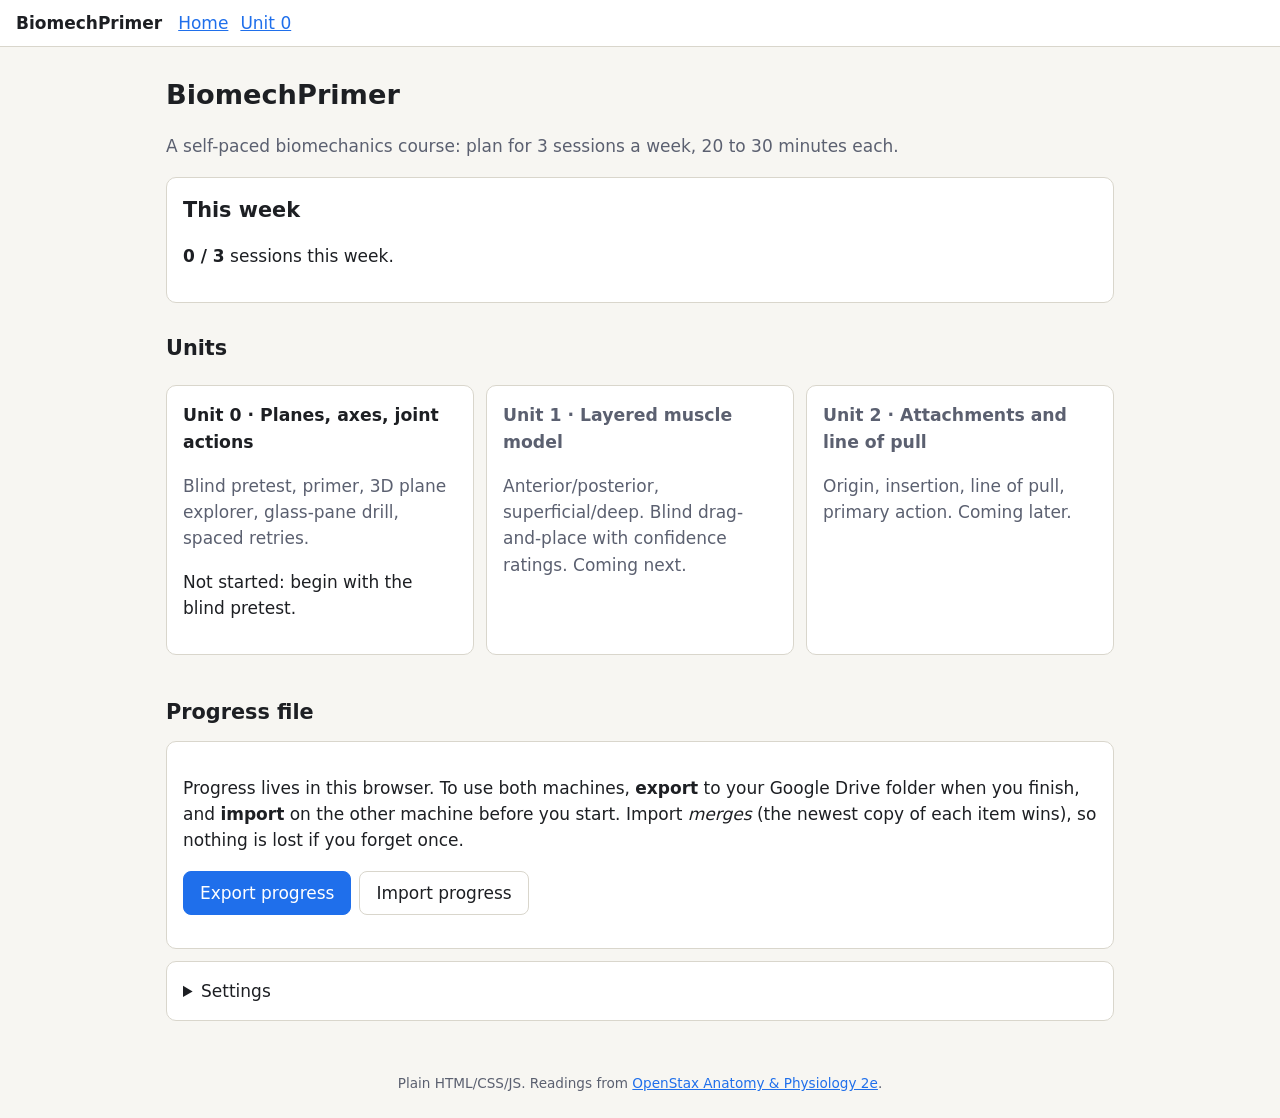
==== index.html @ 1093fc45 "Scaffold BiomechPrimer and build Unit 0: planes, axes, joint actions Static site (plain HTML/CSS/JS," ====
<!doctype html>
<html lang="en">
<head>
<meta charset="utf-8">
<meta name="viewport" content="width=device-width, initial-scale=1">
<title>BiomechPrimer</title>
<link rel="stylesheet" href="css/style.css">
</head>
<body>
<header class="top">
  <a class="brand" href="index.html">BiomechPrimer</a>
  <nav><a href="index.html" aria-current="page">Home</a><a href="units/unit0.html">Unit 0</a></nav>
</header>
<main>
  <h1>BiomechPrimer</h1>
  <p class="muted">A self-paced biomechanics course: plan for 3 sessions a week, 20 to 30 minutes each.</p>

  <div class="card">
    <h2 style="margin-top:0">This week</h2>
    <p data-week></p>
    <p data-due></p>
  </div>

  <h2>Units</h2>
  <div class="grid">
    <a class="card" href="units/unit0.html" style="text-decoration:none;color:inherit">
      <h3 style="margin-top:0">Unit 0 · Planes, axes, joint actions</h3>
      <p class="muted">Blind pretest, primer, 3D plane explorer, glass-pane drill, spaced retries.</p>
      <p data-unit0></p>
    </a>
    <div class="card muted">
      <h3 style="margin-top:0">Unit 1 · Layered muscle model</h3>
      <p>Anterior/posterior, superficial/deep. Blind drag-and-place with confidence ratings. Coming next.</p>
    </div>
    <div class="card muted">
      <h3 style="margin-top:0">Unit 2 · Attachments and line of pull</h3>
      <p>Origin, insertion, line of pull, primary action. Coming later.</p>
    </div>
  </div>

  <h2>Progress file</h2>
  <div class="card">
    <p>Progress lives in this browser. To use both machines, <strong>export</strong> to your Google Drive folder when you finish, and <strong>import</strong> on the other machine before you start. Import <em>merges</em> (the newest copy of each item wins), so nothing is lost if you forget once.</p>
    <div class="row">
      <button type="button" class="primary" data-export>Export progress</button>
      <label class="btn" for="import-file">Import progress</label>
      <input type="file" id="import-file" accept=".json,application/json" hidden>
    </div>
    <p data-io-msg aria-live="polite"></p>
  </div>

  <details class="card">
    <summary>Settings</summary>
    <div class="row" style="margin-top:10px">
      <label>Theme
        <select data-theme-select>
          <option value="">Match system</option><option value="light">Light</option><option value="dark">Dark</option>
        </select>
      </label>
    </div>
    <p class="muted">Unlock all retries now. This breaks the spacing that makes retries work; use it only for testing.</p>
    <button type="button" data-unlock>Unlock retries now</button>
    <p class="muted">Erase all progress in this browser (export first).</p>
    <button type="button" data-reset>Erase progress</button>
  </details>
</main>
<footer>Plain HTML/CSS/JS. Readings from <a href="https://openstax.org/details/books/anatomy-and-physiology-2e" target="_blank" rel="noopener">OpenStax Anatomy &amp; Physiology 2e</a>.</footer>
<script src="js/store.js"></script>
<script src="js/theme.js"></script>
<script src="js/quiz.js"></script>
<script src="js/figure.js"></script>
<script src="js/unit0-data.js"></script>
<script>
(function () {
  'use strict';
  var S = BP.store, Q = BP.quiz, $ = function (s) { return document.querySelector(s); };

  function refresh() {
    var n = S.sessionsThisWeek();
    $('[data-week]').innerHTML = '<strong>' + n + ' / 3</strong> sessions this week' + (n >= 3 ? ', target met.' : '.');
    var items = BP.unit0.ITEMS, blindLeft = Q.pending(items, 'blind').length, due = Q.pending(items, 'retry').length, next = Q.nextDue(items);
    $('[data-due]').innerHTML = due ? '<strong>' + due + ' retry item' + (due > 1 ? 's' : '') + ' due now.</strong> <a href="units/unit0.html#retry">Go to retries</a>' :
      next ? 'Next retry opens ' + Q.fmtDate(next) + '.' : '';
    $('[data-unit0]').innerHTML = blindLeft === items.length ? 'Not started: begin with the blind pretest.' :
      blindLeft ? (items.length - blindLeft) + ' of ' + items.length + ' pretest questions answered.' :
      'Pretest done. ' + (due ? due + ' due.' : 'Retries scheduled.');
  }

  $('[data-export]').onclick = function () {
    S.exportFile().then(function () { $('[data-io-msg]').textContent = 'Exported.'; })
      .catch(function (e) { $('[data-io-msg]').textContent = 'Export failed: ' + e.message; });
  };
  $('#import-file').onchange = function () {
    var file = this.files[0]; if (!file) return;
    S.importFile(file).then(function (r) {
      $('[data-io-msg]').textContent = 'Imported: ' + r.added + ' new, ' + r.updated + ' updated items.';
      refresh();
    }).catch(function (e) { $('[data-io-msg]').textContent = 'Import failed: ' + e.message; });
    this.value = '';
  };
  $('[data-unlock]').onclick = function () { S.unlockAll(); refresh(); };
  $('[data-reset]').onclick = function () {
    if (confirm('Erase all BiomechPrimer progress in this browser? This cannot be undone unless you exported.')) { S.reset(); refresh(); }
  };
  var ts = $('[data-theme-select]');
  ts.value = BP.theme.get();
  ts.onchange = function () { BP.theme.set(ts.value); };
  refresh();
})();
</script>
</body>
</html>
---- css/style.css ----
:root {
  --bg: #f7f6f2;
  --surface: #ffffff;
  --ink: #1d1f23;
  --muted: #5b6070;
  --line: #d9d6cc;
  --accent: #1f6feb;
  --good: #1a7f37;
  --bad: #c62828;
  --warn: #9a6700;
  /* plane colours, used everywhere so a plane always looks the same */
  --sag: #d64545;
  --fro: #2f7de1;
  --tra: #2f9e5a;
  --radius: 10px;
  --tap: 44px;
  color-scheme: light;
}
@media (prefers-color-scheme: dark) {
  :root:not([data-theme="light"]) {
    --bg: #15171b; --surface: #1e2127; --ink: #e8e6e1; --muted: #9aa0ad;
    --line: #343843; --accent: #6ea8ff; --good: #4ac26b; --bad: #ff6b6b; --warn: #e3b341;
    --sag: #ff6b6b; --fro: #6ea8ff; --tra: #56d37f;
    color-scheme: dark;
  }
}
:root[data-theme="dark"] {
  --bg: #15171b; --surface: #1e2127; --ink: #e8e6e1; --muted: #9aa0ad;
  --line: #343843; --accent: #6ea8ff; --good: #4ac26b; --bad: #ff6b6b; --warn: #e3b341;
  --sag: #ff6b6b; --fro: #6ea8ff; --tra: #56d37f;
  color-scheme: dark;
}

* { box-sizing: border-box; }
html, body { margin: 0; }
body {
  background: var(--bg); color: var(--ink);
  font: 17px/1.55 "Segoe UI", system-ui, -apple-system, sans-serif;
}
a { color: var(--accent); }
header.top {
  display: flex; align-items: center; gap: 16px; flex-wrap: wrap;
  padding: 10px 16px; border-bottom: 1px solid var(--line); background: var(--surface);
}
header.top .brand { font-weight: 700; text-decoration: none; color: var(--ink); }
header.top nav { display: flex; gap: 12px; flex-wrap: wrap; }
main { max-width: 980px; margin: 0 auto; padding: 16px; }
h1 { font-size: 1.7rem; margin: .4em 0; }
h2 { font-size: 1.3rem; margin: 1.4em 0 .4em; }
h3 { font-size: 1.08rem; margin: 1.1em 0 .3em; }
.muted { color: var(--muted); }
.card {
  background: var(--surface); border: 1px solid var(--line); border-radius: var(--radius);
  padding: 16px; margin: 12px 0;
}
.key {
  border-left: 4px solid var(--accent); background: var(--surface);
  padding: 10px 14px; margin: 12px 0; border-radius: 0 var(--radius) var(--radius) 0;
}
.flag { border-left-color: var(--warn); }
.grid { display: grid; gap: 12px; grid-template-columns: repeat(auto-fit, minmax(240px, 1fr)); }

button, .btn {
  min-height: var(--tap); padding: 8px 16px; border-radius: 8px; cursor: pointer;
  border: 1px solid var(--line); background: var(--surface); color: var(--ink);
  font: inherit; text-decoration: none; display: inline-flex; align-items: center; justify-content: center; gap: 6px;
  touch-action: manipulation;
}
button.primary, .btn.primary { background: var(--accent); border-color: var(--accent); color: #fff; }
button:disabled { opacity: .45; cursor: not-allowed; }
button.chosen { outline: 3px solid var(--accent); outline-offset: 1px; }
button.chosen:disabled, button.right:disabled, button.wrong:disabled { opacity: 1; }
button.right { border: 2px solid var(--good); }
button.right::after { content: "  \2713"; color: var(--good); font-weight: 700; }
button.wrong { border: 2px solid var(--bad); outline-color: var(--bad); }
button:focus-visible, .btn:focus-visible { outline: 3px solid var(--accent); outline-offset: 2px; }
.row { display: flex; gap: 8px; flex-wrap: wrap; align-items: center; }

.tabs { display: flex; gap: 4px; flex-wrap: wrap; border-bottom: 1px solid var(--line); margin-top: 8px; }
.tabs button { border-radius: 8px 8px 0 0; border-bottom: none; }
.tabs button[aria-selected="true"] { background: var(--accent); color: #fff; border-color: var(--accent); }

.pill { display: inline-block; padding: 1px 9px; border-radius: 999px; font-size: .85rem; border: 1px solid var(--line); }
.sag { color: var(--sag); } .fro { color: var(--fro); } .tra { color: var(--tra); }
.pill.sag { border-color: var(--sag); } .pill.fro { border-color: var(--fro); } .pill.tra { border-color: var(--tra); }

table { border-collapse: collapse; width: 100%; font-size: .95rem; }
th, td { border-bottom: 1px solid var(--line); padding: 6px 8px; text-align: left; vertical-align: top; }
.table-wrap { overflow-x: auto; }

/* plane explorer */
.explorer { display: grid; gap: 12px; grid-template-columns: minmax(0, 1fr) 280px; }
@media (max-width: 760px) { .explorer { grid-template-columns: 1fr; } }
.stage {
  position: relative; background: var(--surface); border: 1px solid var(--line); border-radius: var(--radius);
  aspect-ratio: 1 / 1; max-height: 70vh; width: 100%;
  touch-action: none; /* Pointer Events own the gestures here */
  user-select: none; -webkit-user-select: none; cursor: grab;
}
.stage.dragging { cursor: grabbing; }
.stage svg { width: 100%; height: 100%; display: block; }
.stage .hint { position: absolute; left: 10px; bottom: 8px; font-size: .8rem; color: var(--muted); pointer-events: none; }
.stage .crack {
  position: absolute; top: 10px; left: 50%; transform: translateX(-50%);
  background: var(--warn); color: var(--bg); padding: 4px 12px; border-radius: 999px; font-weight: 700;
  opacity: 0; transition: opacity .15s; pointer-events: none;
}
.stage .crack.on { opacity: 1; }
.panel { display: flex; flex-direction: column; gap: 10px; }
.panel label { display: flex; gap: 8px; align-items: center; min-height: 32px; }
.panel select, .panel input[type=range] { width: 100%; min-height: 36px; font: inherit; }
.readout { font-size: .95rem; }

/* quiz */
.q { font-size: 1.1rem; margin: 6px 0 12px; }
.choices { display: grid; gap: 8px; }
.choices button { justify-content: flex-start; text-align: left; }
.conf { margin-top: 14px; }
.conf .row button { flex: 1 1 120px; }
.feedback { margin-top: 12px; padding: 10px 14px; border-radius: var(--radius); border: 1px solid var(--line); }
.feedback.good { border-color: var(--good); }
.feedback.bad { border-color: var(--bad); }
.feedback.hyper { border-width: 2px; border-color: var(--bad); }
.progressbar { height: 6px; background: var(--line); border-radius: 3px; overflow: hidden; margin: 8px 0; }
.progressbar > div { height: 100%; background: var(--accent); width: 0; transition: width .2s; }
.mini-stage { max-width: 380px; margin: 0 auto 8px; aspect-ratio: 1 / 1; }

footer { color: var(--muted); font-size: .85rem; padding: 24px 16px; text-align: center; }
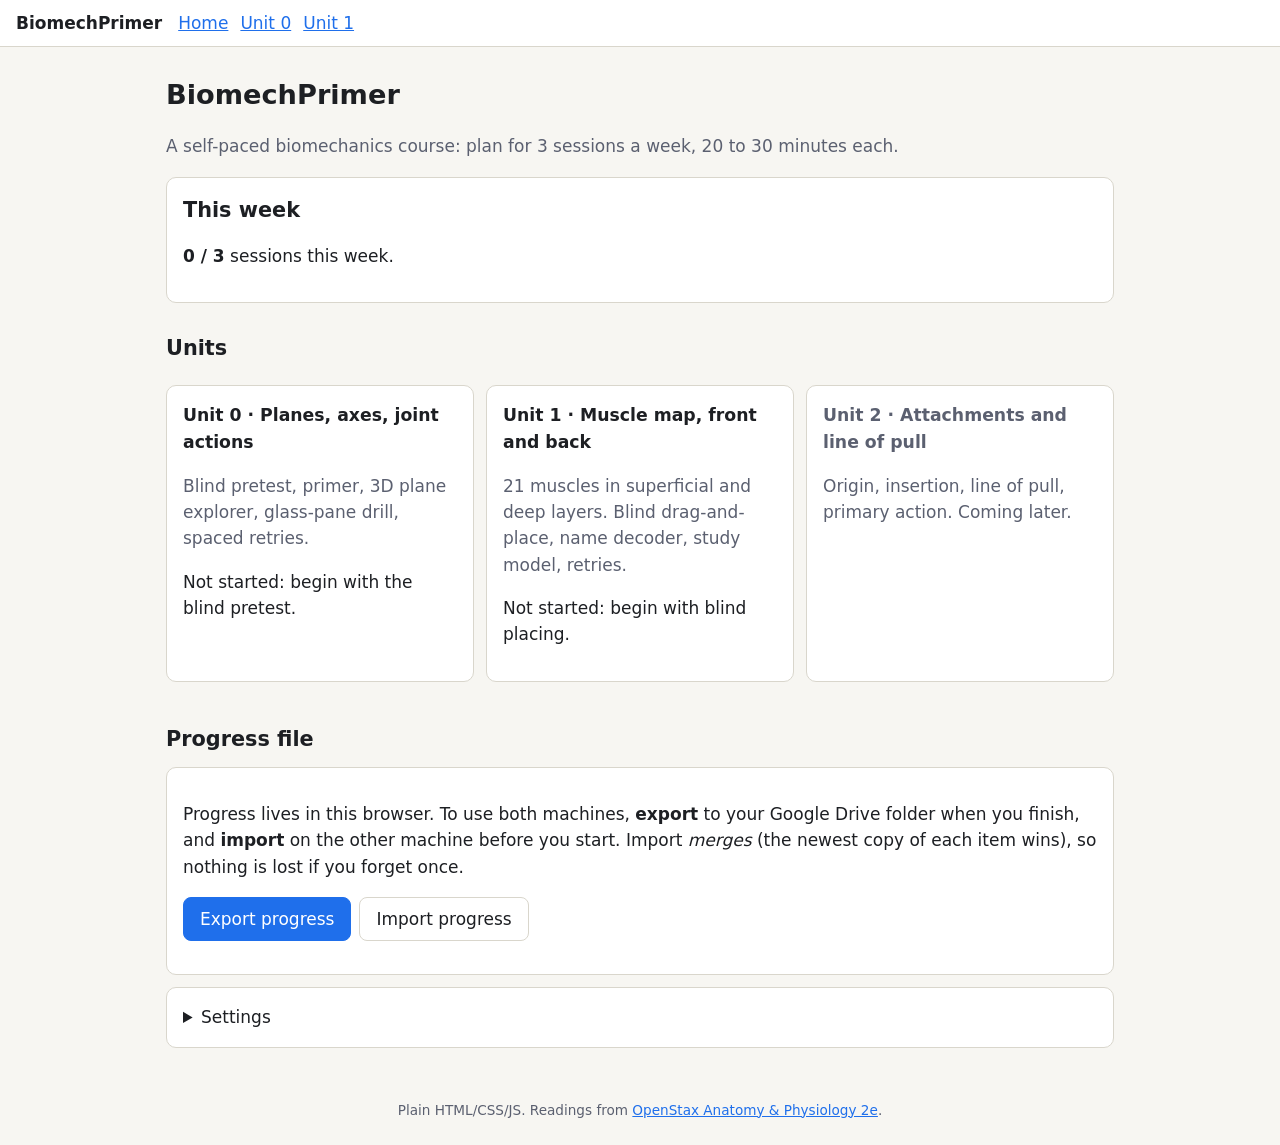
==== commit 75718184: "Build Unit 1: layered muscle map with blind drag-and-place Schematic SVG model of the 21-muscle rost" ====
--- a/index.html
+++ b/index.html
@@ -9,7 +9,7 @@
 <body>
 <header class="top">
   <a class="brand" href="index.html">BiomechPrimer</a>
-  <nav><a href="index.html" aria-current="page">Home</a><a href="units/unit0.html">Unit 0</a></nav>
+  <nav><a href="index.html" aria-current="page">Home</a><a href="units/unit0.html">Unit 0</a><a href="units/unit1.html">Unit 1</a></nav>
 </header>
 <main>
   <h1>BiomechPrimer</h1>
@@ -28,10 +28,11 @@
       <p class="muted">Blind pretest, primer, 3D plane explorer, glass-pane drill, spaced retries.</p>
       <p data-unit0></p>
     </a>
-    <div class="card muted">
-      <h3 style="margin-top:0">Unit 1 · Layered muscle model</h3>
-      <p>Anterior/posterior, superficial/deep. Blind drag-and-place with confidence ratings. Coming next.</p>
-    </div>
+    <a class="card" href="units/unit1.html" style="text-decoration:none;color:inherit">
+      <h3 style="margin-top:0">Unit 1 · Muscle map, front and back</h3>
+      <p class="muted">21 muscles in superficial and deep layers. Blind drag-and-place, name decoder, study model, retries.</p>
+      <p data-unit1></p>
+    </a>
     <div class="card muted">
       <h3 style="margin-top:0">Unit 2 · Attachments and line of pull</h3>
       <p>Origin, insertion, line of pull, primary action. Coming later.</p>
@@ -70,20 +71,37 @@
 <script src="js/quiz.js"></script>
 <script src="js/figure.js"></script>
 <script src="js/unit0-data.js"></script>
+<script src="js/muscles-data.js"></script>
 <script>
 (function () {
   'use strict';
   var S = BP.store, Q = BP.quiz, $ = function (s) { return document.querySelector(s); };
 
+  // Unit 1 item ids, built the same way as js/unit1.js (one per spot per scene).
+  function u1Items() {
+    var out = [];
+    BP.muscles.SCENES.forEach(function (sc) { sc.spots.forEach(function (sp) { out.push({ id: 'u1-' + sc.id + '-' + sp[0] }); }); });
+    return out;
+  }
+
   function refresh() {
     var n = S.sessionsThisWeek();
     $('[data-week]').innerHTML = '<strong>' + n + ' / 3</strong> sessions this week' + (n >= 3 ? ', target met.' : '.');
-    var items = BP.unit0.ITEMS, blindLeft = Q.pending(items, 'blind').length, due = Q.pending(items, 'retry').length, next = Q.nextDue(items);
-    $('[data-due]').innerHTML = due ? '<strong>' + due + ' retry item' + (due > 1 ? 's' : '') + ' due now.</strong> <a href="units/unit0.html#retry">Go to retries</a>' :
+    var units = [
+      { key: 'unit0', items: BP.unit0.ITEMS, href: 'units/unit0.html#retry', start: 'begin with the blind pretest', noun: 'pretest questions answered' },
+      { key: 'unit1', items: u1Items(), href: 'units/unit1.html#retry', start: 'begin with blind placing', noun: 'spots placed' }
+    ];
+    var dueLinks = [], next = null;
+    units.forEach(function (u) {
+      var blindLeft = Q.pending(u.items, 'blind').length, due = Q.pending(u.items, 'retry').length, nd = Q.nextDue(u.items);
+      if (due) dueLinks.push('<a href="' + u.href + '">' + due + ' in ' + (u.key === 'unit0' ? 'Unit 0' : 'Unit 1') + '</a>');
+      if (nd && (!next || nd < next)) next = nd;
+      $('[data-' + u.key + ']').innerHTML = blindLeft === u.items.length ? 'Not started: ' + u.start + '.' :
+        blindLeft ? (u.items.length - blindLeft) + ' of ' + u.items.length + ' ' + u.noun + '.' :
+        'Blind round done. ' + (due ? due + ' due.' : 'Retries scheduled.');
+    });
+    $('[data-due]').innerHTML = dueLinks.length ? '<strong>Retries due now:</strong> ' + dueLinks.join(' · ') :
       next ? 'Next retry opens ' + Q.fmtDate(next) + '.' : '';
-    $('[data-unit0]').innerHTML = blindLeft === items.length ? 'Not started: begin with the blind pretest.' :
-      blindLeft ? (items.length - blindLeft) + ' of ' + items.length + ' pretest questions answered.' :
-      'Pretest done. ' + (due ? due + ' due.' : 'Retries scheduled.');
   }
 
   $('[data-export]').onclick = function () {
--- a/css/style.css
+++ b/css/style.css
@@ -12,6 +12,9 @@
   --sag: #d64545;
   --fro: #2f7de1;
   --tra: #2f9e5a;
+  --bone: #e9e2cf; --bone-edge: #9a8f74;
+  --g-glute: #b5523f; --g-hipflex: #c98a3a; --g-quad: #d17a4f; --g-ham: #8f4a6b; --g-add: #6c7a3a;
+  --g-calf: #2f7f86; --g-shin: #3d8f6a; --g-back: #4b67a8; --g-ctx: #bdbcb4;
   --radius: 10px;
   --tap: 44px;
   color-scheme: light;
@@ -21,6 +24,7 @@
     --bg: #15171b; --surface: #1e2127; --ink: #e8e6e1; --muted: #9aa0ad;
     --line: #343843; --accent: #6ea8ff; --good: #4ac26b; --bad: #ff6b6b; --warn: #e3b341;
     --sag: #ff6b6b; --fro: #6ea8ff; --tra: #56d37f;
+    --bone: #4a4536; --bone-edge: #8c836a; --g-glute: #d0705c; --g-hipflex: #dba15a; --g-quad: #e0916a; --g-ham: #b46b8e; --g-add: #97a55c; --g-calf: #4fb0b8; --g-shin: #5fbf92; --g-back: #7b97d6; --g-ctx: #6b6a63;
     color-scheme: dark;
   }
 }
@@ -28,6 +32,7 @@
   --bg: #15171b; --surface: #1e2127; --ink: #e8e6e1; --muted: #9aa0ad;
   --line: #343843; --accent: #6ea8ff; --good: #4ac26b; --bad: #ff6b6b; --warn: #e3b341;
   --sag: #ff6b6b; --fro: #6ea8ff; --tra: #56d37f;
+  --bone: #4a4536; --bone-edge: #8c836a; --g-glute: #d0705c; --g-hipflex: #dba15a; --g-quad: #e0916a; --g-ham: #b46b8e; --g-add: #97a55c; --g-calf: #4fb0b8; --g-shin: #5fbf92; --g-back: #7b97d6; --g-ctx: #6b6a63;
   color-scheme: dark;
 }
 
@@ -126,3 +131,34 @@
 .mini-stage { max-width: 380px; margin: 0 auto 8px; aspect-ratio: 1 / 1; }
 
 footer { color: var(--muted); font-size: .85rem; padding: 24px 16px; text-align: center; }
+
+/* muscle model (Unit 1) */
+.model-layout, .place-layout { display: grid; gap: 12px; grid-template-columns: minmax(0, 1fr) 310px; align-items: start; }
+@media (max-width: 760px) { .model-layout, .place-layout { grid-template-columns: 1fr; } }
+.model-stage { background: var(--surface); border: 1px solid var(--line); border-radius: var(--radius); padding: 6px; min-width: 0; }
+.model-stage svg { width: 100%; height: auto; max-height: 80vh; display: block; touch-action: none; user-select: none; -webkit-user-select: none; }
+.model-stage .bone { fill: var(--bone); stroke: var(--bone-edge); stroke-width: 1.2; }
+.model-stage .mus { stroke: var(--surface); stroke-width: 1; cursor: pointer; }
+.model-stage .mus.sel { stroke: var(--ink); stroke-width: 3; }
+.model-stage .ghost { fill: none; stroke: var(--muted); stroke-dasharray: 4 3; pointer-events: none; }
+.g-glute { fill: var(--g-glute); } .g-hipflex { fill: var(--g-hipflex); } .g-quad { fill: var(--g-quad); }
+.g-ham { fill: var(--g-ham); } .g-add { fill: var(--g-add); } .g-calf { fill: var(--g-calf); }
+.g-shin { fill: var(--g-shin); } .g-back { fill: var(--g-back); } .g-ctx { fill: var(--g-ctx); }
+.model-stage .side { font: 700 16px "Segoe UI", system-ui, sans-serif; fill: var(--muted); text-anchor: middle; }
+.model-stage .spot { cursor: pointer; }
+.model-stage .spot circle { fill: var(--surface); stroke: var(--ink); stroke-width: 2; }
+.model-stage .spot text { font: 700 12px "Segoe UI", system-ui, sans-serif; fill: var(--ink); text-anchor: middle; dominant-baseline: central; pointer-events: none; }
+.model-stage .spot.armed circle { stroke: var(--accent); stroke-width: 4; }
+.model-stage .spot.done circle { fill: var(--line); }
+.model-stage .spot.right circle { fill: var(--good); stroke: var(--good); }
+.model-stage .spot.wrong circle { fill: var(--bad); stroke: var(--bad); }
+.model-stage .spot.right text, .model-stage .spot.wrong text { fill: var(--surface); }
+.model-stage .mlabel { font: 600 10px "Segoe UI", system-ui, sans-serif; fill: var(--ink); paint-order: stroke; stroke: var(--surface); stroke-width: 3px; text-anchor: middle; pointer-events: none; }
+.place-side { display: flex; flex-direction: column; gap: 10px; min-width: 0; }
+.namechips { display: flex; flex-wrap: wrap; gap: 6px; }
+.namechip {
+  min-height: 40px; padding: 6px 12px; border-radius: 999px; border: 1.5px solid var(--line); background: var(--surface); color: var(--ink);
+  font: inherit; font-size: .9rem; cursor: grab; touch-action: none; user-select: none; -webkit-user-select: none;
+}
+.namechip.selected { border-color: var(--accent); outline: 2px solid var(--accent); }
+.namechip.ghost-drag { position: fixed; z-index: 50; pointer-events: none; box-shadow: 0 6px 18px rgb(0 0 0 / .25); cursor: grabbing; margin: 0; }
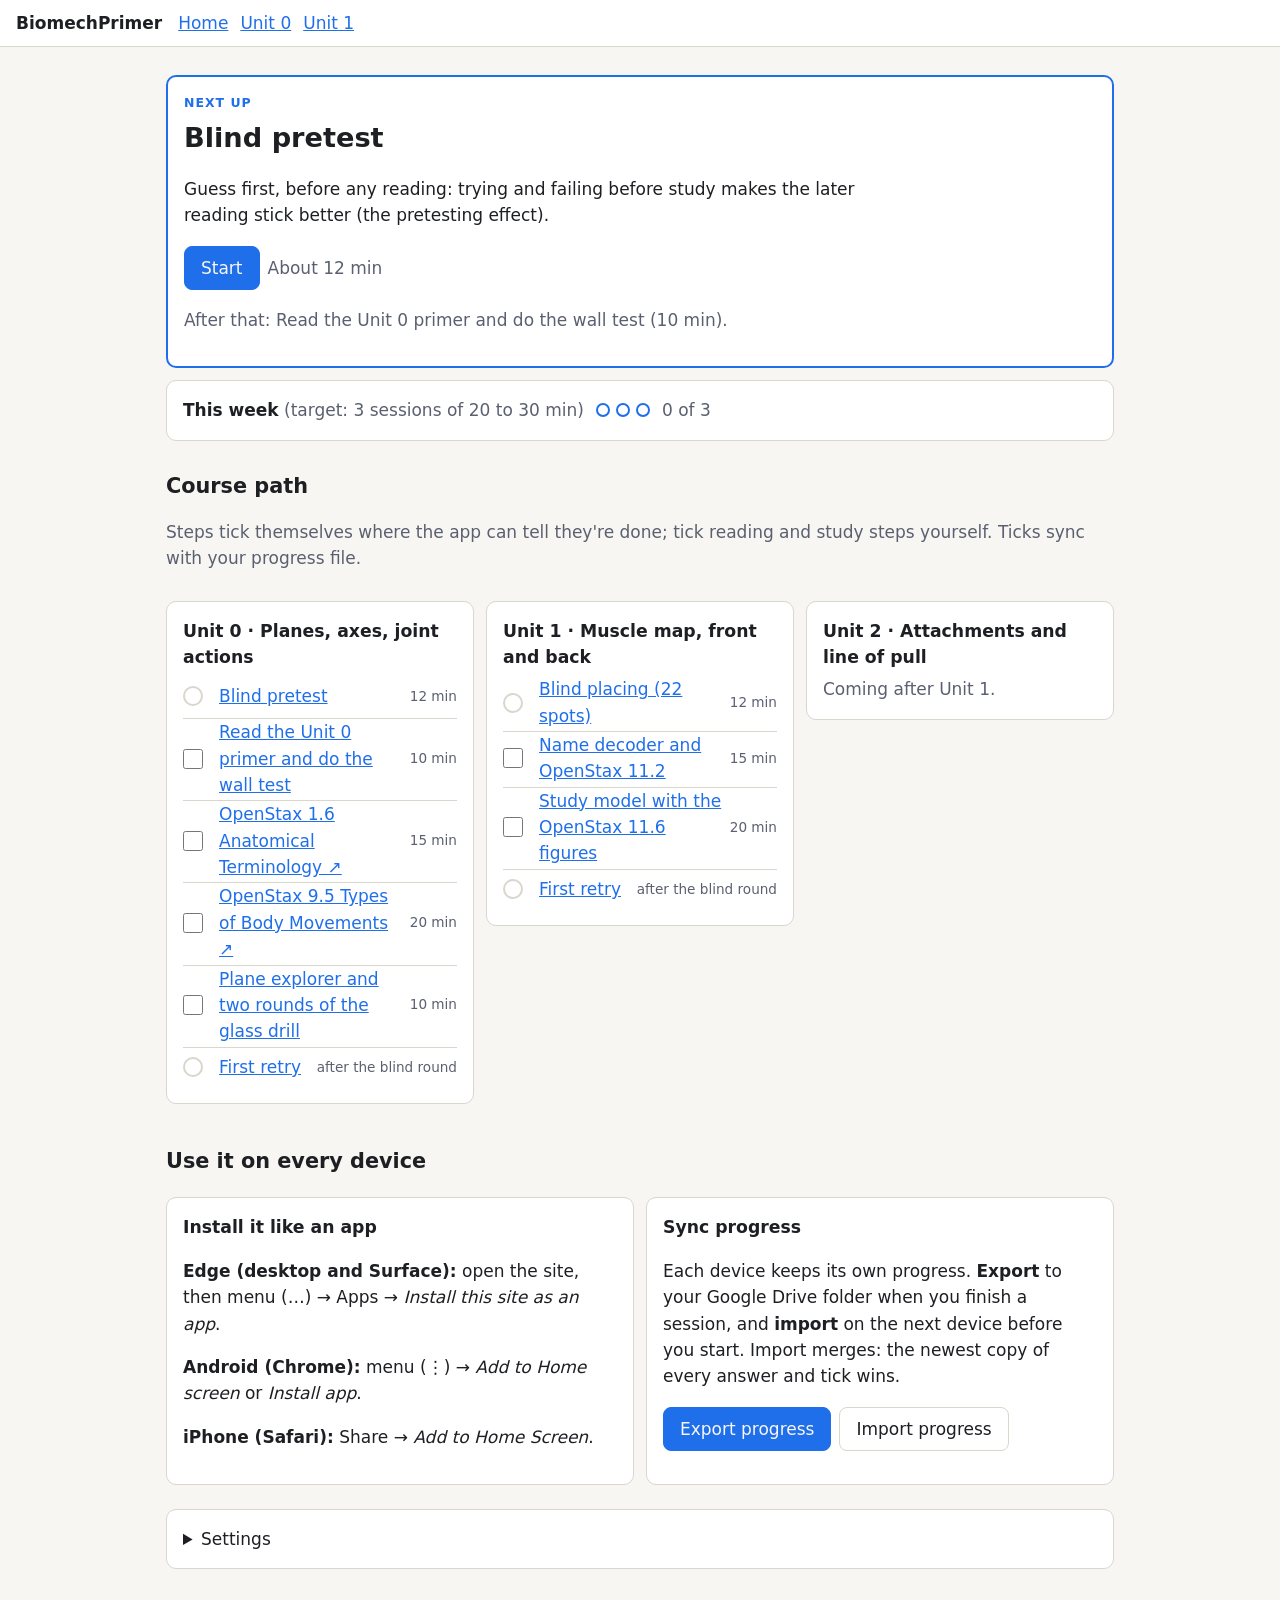
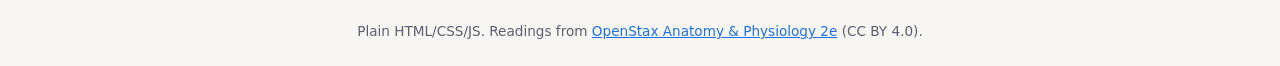
==== commit f3b1521e: "Turn Home into a landing page with Next up and course path - Next up card picks what to do this sess" ====
--- a/index.html
+++ b/index.html
@@ -4,6 +4,10 @@
 <meta charset="utf-8">
 <meta name="viewport" content="width=device-width, initial-scale=1">
 <title>BiomechPrimer</title>
+<meta name="theme-color" content="#1f6feb">
+<link rel="manifest" href="manifest.webmanifest">
+<link rel="icon" href="icons/icon.svg" type="image/svg+xml">
+<link rel="apple-touch-icon" href="icons/apple-touch-icon.png">
 <link rel="stylesheet" href="css/style.css">
 </head>
 <body>
@@ -12,42 +16,45 @@
   <nav><a href="index.html" aria-current="page">Home</a><a href="units/unit0.html">Unit 0</a><a href="units/unit1.html">Unit 1</a></nav>
 </header>
 <main>
-  <h1>BiomechPrimer</h1>
-  <p class="muted">A self-paced biomechanics course: plan for 3 sessions a week, 20 to 30 minutes each.</p>
-
-  <div class="card">
-    <h2 style="margin-top:0">This week</h2>
-    <p data-week></p>
-    <p data-due></p>
+  <section class="next card" aria-labelledby="next-title">
+    <div class="eyebrow">Next up</div>
+    <h1 id="next-title" data-next-title>Loading...</h1>
+    <p data-next-why></p>
+    <div class="row">
+      <a class="btn primary" data-next-go href="#">Start</a>
+      <span class="muted" data-next-time></span>
+    </div>
+    <p class="muted" data-next-then></p>
+  </section>
+
+  <div class="week card">
+    <div><strong>This week</strong> <span class="muted">(target: 3 sessions of 20 to 30 min)</span></div>
+    <div class="dots" data-dots aria-hidden="true"></div>
+    <span data-week class="muted"></span>
   </div>
 
-  <h2>Units</h2>
+  <h2>Course path</h2>
+  <p class="muted">Steps tick themselves where the app can tell they're done; tick reading and study steps yourself. Ticks sync with your progress file.</p>
+  <div class="path" data-path></div>
+
+  <h2>Use it on every device</h2>
   <div class="grid">
-    <a class="card" href="units/unit0.html" style="text-decoration:none;color:inherit">
-      <h3 style="margin-top:0">Unit 0 · Planes, axes, joint actions</h3>
-      <p class="muted">Blind pretest, primer, 3D plane explorer, glass-pane drill, spaced retries.</p>
-      <p data-unit0></p>
-    </a>
-    <a class="card" href="units/unit1.html" style="text-decoration:none;color:inherit">
-      <h3 style="margin-top:0">Unit 1 · Muscle map, front and back</h3>
-      <p class="muted">21 muscles in superficial and deep layers. Blind drag-and-place, name decoder, study model, retries.</p>
-      <p data-unit1></p>
-    </a>
-    <div class="card muted">
-      <h3 style="margin-top:0">Unit 2 · Attachments and line of pull</h3>
-      <p>Origin, insertion, line of pull, primary action. Coming later.</p>
-    </div>
-  </div>
-
-  <h2>Progress file</h2>
-  <div class="card">
-    <p>Progress lives in this browser. To use both machines, <strong>export</strong> to your Google Drive folder when you finish, and <strong>import</strong> on the other machine before you start. Import <em>merges</em> (the newest copy of each item wins), so nothing is lost if you forget once.</p>
-    <div class="row">
-      <button type="button" class="primary" data-export>Export progress</button>
-      <label class="btn" for="import-file">Import progress</label>
-      <input type="file" id="import-file" accept=".json,application/json" hidden>
-    </div>
-    <p data-io-msg aria-live="polite"></p>
+    <div class="card">
+      <h3 style="margin-top:0">Install it like an app</h3>
+      <p><strong>Edge (desktop and Surface):</strong> open the site, then menu (…) → Apps → <em>Install this site as an app</em>.</p>
+      <p><strong>Android (Chrome):</strong> menu (⋮) → <em>Add to Home screen</em> or <em>Install app</em>.</p>
+      <p><strong>iPhone (Safari):</strong> Share → <em>Add to Home Screen</em>.</p>
+    </div>
+    <div class="card">
+      <h3 style="margin-top:0">Sync progress</h3>
+      <p>Each device keeps its own progress. <strong>Export</strong> to your Google Drive folder when you finish a session, and <strong>import</strong> on the next device before you start. Import merges: the newest copy of every answer and tick wins.</p>
+      <div class="row">
+        <button type="button" class="primary" data-export>Export progress</button>
+        <label class="btn" for="import-file">Import progress</label>
+        <input type="file" id="import-file" accept=".json,application/json" hidden>
+      </div>
+      <p data-io-msg aria-live="polite"></p>
+    </div>
   </div>
 
   <details class="card">
@@ -65,44 +72,127 @@
     <button type="button" data-reset>Erase progress</button>
   </details>
 </main>
-<footer>Plain HTML/CSS/JS. Readings from <a href="https://openstax.org/details/books/anatomy-and-physiology-2e" target="_blank" rel="noopener">OpenStax Anatomy &amp; Physiology 2e</a>.</footer>
+<footer>Plain HTML/CSS/JS. Readings from <a href="https://openstax.org/details/books/anatomy-and-physiology-2e" target="_blank" rel="noopener">OpenStax Anatomy &amp; Physiology 2e</a> (CC BY 4.0).</footer>
 <script src="js/store.js"></script>
 <script src="js/theme.js"></script>
 <script src="js/quiz.js"></script>
-<script src="js/figure.js"></script>
 <script src="js/unit0-data.js"></script>
 <script src="js/muscles-data.js"></script>
 <script>
 (function () {
   'use strict';
   var S = BP.store, Q = BP.quiz, $ = function (s) { return document.querySelector(s); };
+  var OS = 'https://openstax.org/books/anatomy-and-physiology-2e/pages/';
 
   // Unit 1 item ids, built the same way as js/unit1.js (one per spot per scene).
-  function u1Items() {
-    var out = [];
-    BP.muscles.SCENES.forEach(function (sc) { sc.spots.forEach(function (sp) { out.push({ id: 'u1-' + sc.id + '-' + sp[0] }); }); });
-    return out;
-  }
-
-  function refresh() {
-    var n = S.sessionsThisWeek();
-    $('[data-week]').innerHTML = '<strong>' + n + ' / 3</strong> sessions this week' + (n >= 3 ? ', target met.' : '.');
-    var units = [
-      { key: 'unit0', items: BP.unit0.ITEMS, href: 'units/unit0.html#retry', start: 'begin with the blind pretest', noun: 'pretest questions answered' },
-      { key: 'unit1', items: u1Items(), href: 'units/unit1.html#retry', start: 'begin with blind placing', noun: 'spots placed' }
-    ];
-    var dueLinks = [], next = null;
-    units.forEach(function (u) {
-      var blindLeft = Q.pending(u.items, 'blind').length, due = Q.pending(u.items, 'retry').length, nd = Q.nextDue(u.items);
-      if (due) dueLinks.push('<a href="' + u.href + '">' + due + ' in ' + (u.key === 'unit0' ? 'Unit 0' : 'Unit 1') + '</a>');
-      if (nd && (!next || nd < next)) next = nd;
-      $('[data-' + u.key + ']').innerHTML = blindLeft === u.items.length ? 'Not started: ' + u.start + '.' :
-        blindLeft ? (u.items.length - blindLeft) + ' of ' + u.items.length + ' ' + u.noun + '.' :
-        'Blind round done. ' + (due ? due + ' due.' : 'Retries scheduled.');
+  var U1 = [];
+  BP.muscles.SCENES.forEach(function (sc) { sc.spots.forEach(function (sp) { U1.push({ id: 'u1-' + sc.id + '-' + sp[0] }); }); });
+  var U0 = BP.unit0.ITEMS;
+
+  function blindDone(items) { return Q.pending(items, 'blind').length === 0; }
+  function retriedAll(items) {
+    return items.every(function (it) { var s = S.getItem(it.id); return s && s.attempts.some(function (a) { return a.phase === 'retry'; }); });
+  }
+
+  /* Course path. kind 'auto' = the app detects completion; 'check' = you tick it.
+   * Retry steps are time-gated: they only become "next" once something is due. */
+  var UNITS = [
+    { title: 'Unit 0 · Planes, axes, joint actions', steps: [
+      { id: 'u0-pre', kind: 'auto', label: 'Blind pretest', mins: 12, href: 'units/unit0.html#pretest',
+        why: 'Guess first, before any reading: trying and failing before study makes the later reading stick better (the pretesting effect).',
+        done: function () { return blindDone(U0); } },
+      { id: 'chk-u0-primer', kind: 'check', label: 'Read the Unit 0 primer and do the wall test', mins: 10, href: 'units/unit0.html#primer',
+        why: 'The short course primer: planes are named for the slice, and the frontal plane is the side-to-side one.' },
+      { id: 'chk-os-1-6', kind: 'check', label: 'OpenStax 1.6 Anatomical Terminology', mins: 15, href: OS + '1-6-anatomical-terminology', ext: true,
+        why: 'Anatomical position, directional terms and body planes, from the textbook.' },
+      { id: 'chk-os-9-5', kind: 'check', label: 'OpenStax 9.5 Types of Body Movements', mins: 20, href: OS + '9-5-types-of-body-movements', ext: true,
+        why: 'The joint-action vocabulary with figures.' },
+      { id: 'chk-u0-explore', kind: 'check', label: 'Plane explorer and two rounds of the glass drill', mins: 10, href: 'units/unit0.html#explorer',
+        why: 'Watch movements break the glass, then predict them yourself.' },
+      { id: 'u0-retry', kind: 'retry', label: 'First retry', mins: 10, href: 'units/unit0.html#retry', items: U0,
+        why: 'Your blind answers come back with feedback.', done: function () { return retriedAll(U0); } }
+    ] },
+    { title: 'Unit 1 · Muscle map, front and back', steps: [
+      { id: 'u1-blind', kind: 'auto', label: 'Blind placing (22 spots)', mins: 12, href: 'units/unit1.html#place',
+        why: 'Place every muscle before studying any of them.', done: function () { return blindDone(U1); } },
+      { id: 'chk-u1-names', kind: 'check', label: 'Name decoder and OpenStax 11.2', mins: 15, href: 'units/unit1.html#names',
+        why: 'Decode the Latin and Greek, and half the location comes free.' },
+      { id: 'chk-u1-study', kind: 'check', label: 'Study model with the OpenStax 11.6 figures', mins: 20, href: 'units/unit1.html#study',
+        why: 'Tap every muscle in all four layers and compare each one with the textbook figure.' },
+      { id: 'u1-retry', kind: 'retry', label: 'First retry', mins: 10, href: 'units/unit1.html#retry', items: U1,
+        why: 'Your blind placements come back with feedback.', done: function () { return retriedAll(U1); } }
+    ] },
+    { title: 'Unit 2 · Attachments and line of pull', future: true, steps: [] }
+  ];
+
+  function isDone(st) { return st.kind === 'check' ? S.isChecked(st.id) : st.done(); }
+
+  function renderPath() {
+    var html = '';
+    UNITS.forEach(function (u) {
+      html += '<div class="card"><h3 style="margin-top:0">' + u.title + '</h3>';
+      if (u.future) { html += '<p class="muted" style="margin:0">Coming after Unit 1.</p></div>'; return; }
+      html += '<ol class="steps">';
+      u.steps.forEach(function (st) {
+        var done = isDone(st), due = st.items ? Q.pending(st.items, 'retry').length : 0, nd = st.items ? Q.nextDue(st.items) : null;
+        var status = st.kind === 'check'
+          ? '<input type="checkbox" data-check="' + st.id + '"' + (done ? ' checked' : '') + ' aria-label="Mark done: ' + Q.esc(st.label) + '">'
+          : '<span class="tick' + (done ? ' on' : '') + '" aria-hidden="true">' + (done ? '✓' : '') + '</span>';
+        var meta = st.mins + ' min';
+        if (st.kind === 'retry' && !done) meta = due ? '<strong>' + due + ' due now</strong>' : nd ? 'opens ' + Q.fmtDate(nd) : 'after the blind round';
+        html += '<li class="' + (done ? 'done' : '') + '">' + status +
+          '<a href="' + st.href + '"' + (st.ext ? ' target="_blank" rel="noopener"' : '') + '>' + Q.esc(st.label) + (st.ext ? ' ↗' : '') + '</a>' +
+          '<span class="muted meta">' + meta + '</span></li>';
+      });
+      html += '</ol></div>';
     });
-    $('[data-due]').innerHTML = dueLinks.length ? '<strong>Retries due now:</strong> ' + dueLinks.join(' · ') :
-      next ? 'Next retry opens ' + Q.fmtDate(next) + '.' : '';
-  }
+    $('[data-path]').innerHTML = html;
+    document.querySelectorAll('[data-check]').forEach(function (c) {
+      c.onchange = function () { S.setCheck(c.dataset.check, c.checked); refresh(); };
+    });
+  }
+
+  /* Next up: due retries first (they are time-sensitive and short), then the first
+   * unfinished step in path order, skipping retries that haven't opened yet. */
+  function pickNext() {
+    var all = [];
+    UNITS.forEach(function (u) { u.steps.forEach(function (st) { all.push(st); }); });
+    var dueSteps = all.filter(function (st) { return st.items && Q.pending(st.items, 'retry').length; });
+    if (dueSteps.length) return { st: dueSteps[0], rest: all.filter(function (x) { return x !== dueSteps[0] && !isDone(x) && x.kind !== 'retry'; }) };
+    var open = all.filter(function (st) { return !isDone(st) && st.kind !== 'retry'; });
+    return { st: open[0] || null, rest: open.slice(1) };
+  }
+
+  function renderNext() {
+    var pick = pickNext(), st = pick.st;
+    var go = $('[data-next-go]');
+    if (!st) {
+      var nd = Q.nextDue(U0.concat(U1));
+      $('[data-next-title]').textContent = 'All caught up';
+      $('[data-next-why]').textContent = nd ? 'Your next retry opens ' + Q.fmtDate(nd) + '. Unit 2 is being built.' : 'Unit 2 is being built.';
+      go.hidden = true; $('[data-next-time]').textContent = ''; $('[data-next-then]').textContent = '';
+      return;
+    }
+    var due = st.items ? Q.pending(st.items, 'retry').length : 0;
+    $('[data-next-title]').textContent = (st.kind === 'retry' ? 'Retry due: ' + due + ' item' + (due > 1 ? 's' : '') : st.label);
+    $('[data-next-why]').textContent = st.why;
+    go.hidden = false; go.href = st.href;
+    go.textContent = st.ext ? 'Open reading ↗' : 'Start';
+    if (st.ext) { go.target = '_blank'; go.rel = 'noopener'; } else { go.removeAttribute('target'); }
+    $('[data-next-time]').textContent = 'About ' + st.mins + ' min';
+    var then = pick.rest[0];
+    $('[data-next-then]').innerHTML = then ? 'After that: ' + Q.esc(then.label) + ' (' + then.mins + ' min).' +
+      (st.ext ? ' Tick the reading off in the course path below when you finish.' : '') : '';
+  }
+
+  function renderWeek() {
+    var n = S.sessionsThisWeek(), dots = '';
+    for (var i = 0; i < 3; i++) dots += '<span class="dot' + (i < n ? ' on' : '') + '"></span>';
+    $('[data-dots]').innerHTML = dots;
+    $('[data-week]').textContent = n + ' of 3' + (n >= 3 ? ', target met' : '');
+  }
+
+  function refresh() { renderNext(); renderPath(); renderWeek(); }
 
   $('[data-export]').onclick = function () {
     S.exportFile().then(function () { $('[data-io-msg]').textContent = 'Exported.'; })
@@ -123,6 +213,8 @@
   var ts = $('[data-theme-select]');
   ts.value = BP.theme.get();
   ts.onchange = function () { BP.theme.set(ts.value); };
+  // Coming back to this tab after a session elsewhere: refresh the plan.
+  document.addEventListener('visibilitychange', function () { if (!document.hidden) refresh(); });
   refresh();
 })();
 </script>
--- a/css/style.css
+++ b/css/style.css
@@ -71,7 +71,7 @@
   font: inherit; text-decoration: none; display: inline-flex; align-items: center; justify-content: center; gap: 6px;
   touch-action: manipulation;
 }
-button.primary, .btn.primary { background: var(--accent); border-color: var(--accent); color: #fff; }
+button.primary, .btn.primary { background: var(--accent); border-color: var(--accent); color: var(--bg); }
 button:disabled { opacity: .45; cursor: not-allowed; }
 button.chosen { outline: 3px solid var(--accent); outline-offset: 1px; }
 button.chosen:disabled, button.right:disabled, button.wrong:disabled { opacity: 1; }
@@ -83,7 +83,7 @@
 
 .tabs { display: flex; gap: 4px; flex-wrap: wrap; border-bottom: 1px solid var(--line); margin-top: 8px; }
 .tabs button { border-radius: 8px 8px 0 0; border-bottom: none; }
-.tabs button[aria-selected="true"] { background: var(--accent); color: #fff; border-color: var(--accent); }
+.tabs button[aria-selected="true"] { background: var(--accent); color: var(--bg); border-color: var(--accent); }
 
 .pill { display: inline-block; padding: 1px 9px; border-radius: 999px; font-size: .85rem; border: 1px solid var(--line); }
 .sag { color: var(--sag); } .fro { color: var(--fro); } .tra { color: var(--tra); }
@@ -162,3 +162,22 @@
 }
 .namechip.selected { border-color: var(--accent); outline: 2px solid var(--accent); }
 .namechip.ghost-drag { position: fixed; z-index: 50; pointer-events: none; box-shadow: 0 6px 18px rgb(0 0 0 / .25); cursor: grabbing; margin: 0; }
+
+/* landing page */
+.eyebrow { font-size: .78rem; font-weight: 700; letter-spacing: .08em; text-transform: uppercase; color: var(--accent); }
+.next { border-color: var(--accent); border-width: 2px; }
+.next h1 { margin: .15em 0 .3em; text-wrap: balance; }
+.next p { max-width: 65ch; }
+.week { display: flex; align-items: center; gap: 12px; flex-wrap: wrap; }
+.dots { display: inline-flex; gap: 6px; }
+.dot { width: 14px; height: 14px; border-radius: 50%; border: 2px solid var(--accent); }
+.dot.on { background: var(--accent); }
+.path { display: grid; gap: 12px; grid-template-columns: repeat(auto-fit, minmax(300px, 1fr)); align-items: start; }
+.steps { list-style: none; margin: 0; padding: 0; display: grid; gap: 2px; }
+.steps li { display: grid; grid-template-columns: 28px minmax(0, 1fr) auto; gap: 8px; align-items: center; min-height: 40px; border-top: 1px solid var(--line); }
+.steps li:first-child { border-top: none; }
+.steps li.done a { color: var(--muted); }
+.steps input[type=checkbox] { width: 20px; height: 20px; margin: 0; accent-color: var(--good); }
+.steps .tick { width: 20px; height: 20px; border-radius: 50%; border: 2px solid var(--line); display: inline-flex; align-items: center; justify-content: center; font-size: .75rem; font-weight: 700; }
+.steps .tick.on { background: var(--good); border-color: var(--good); color: var(--surface); }
+.steps .meta { font-size: .85rem; text-align: right; }
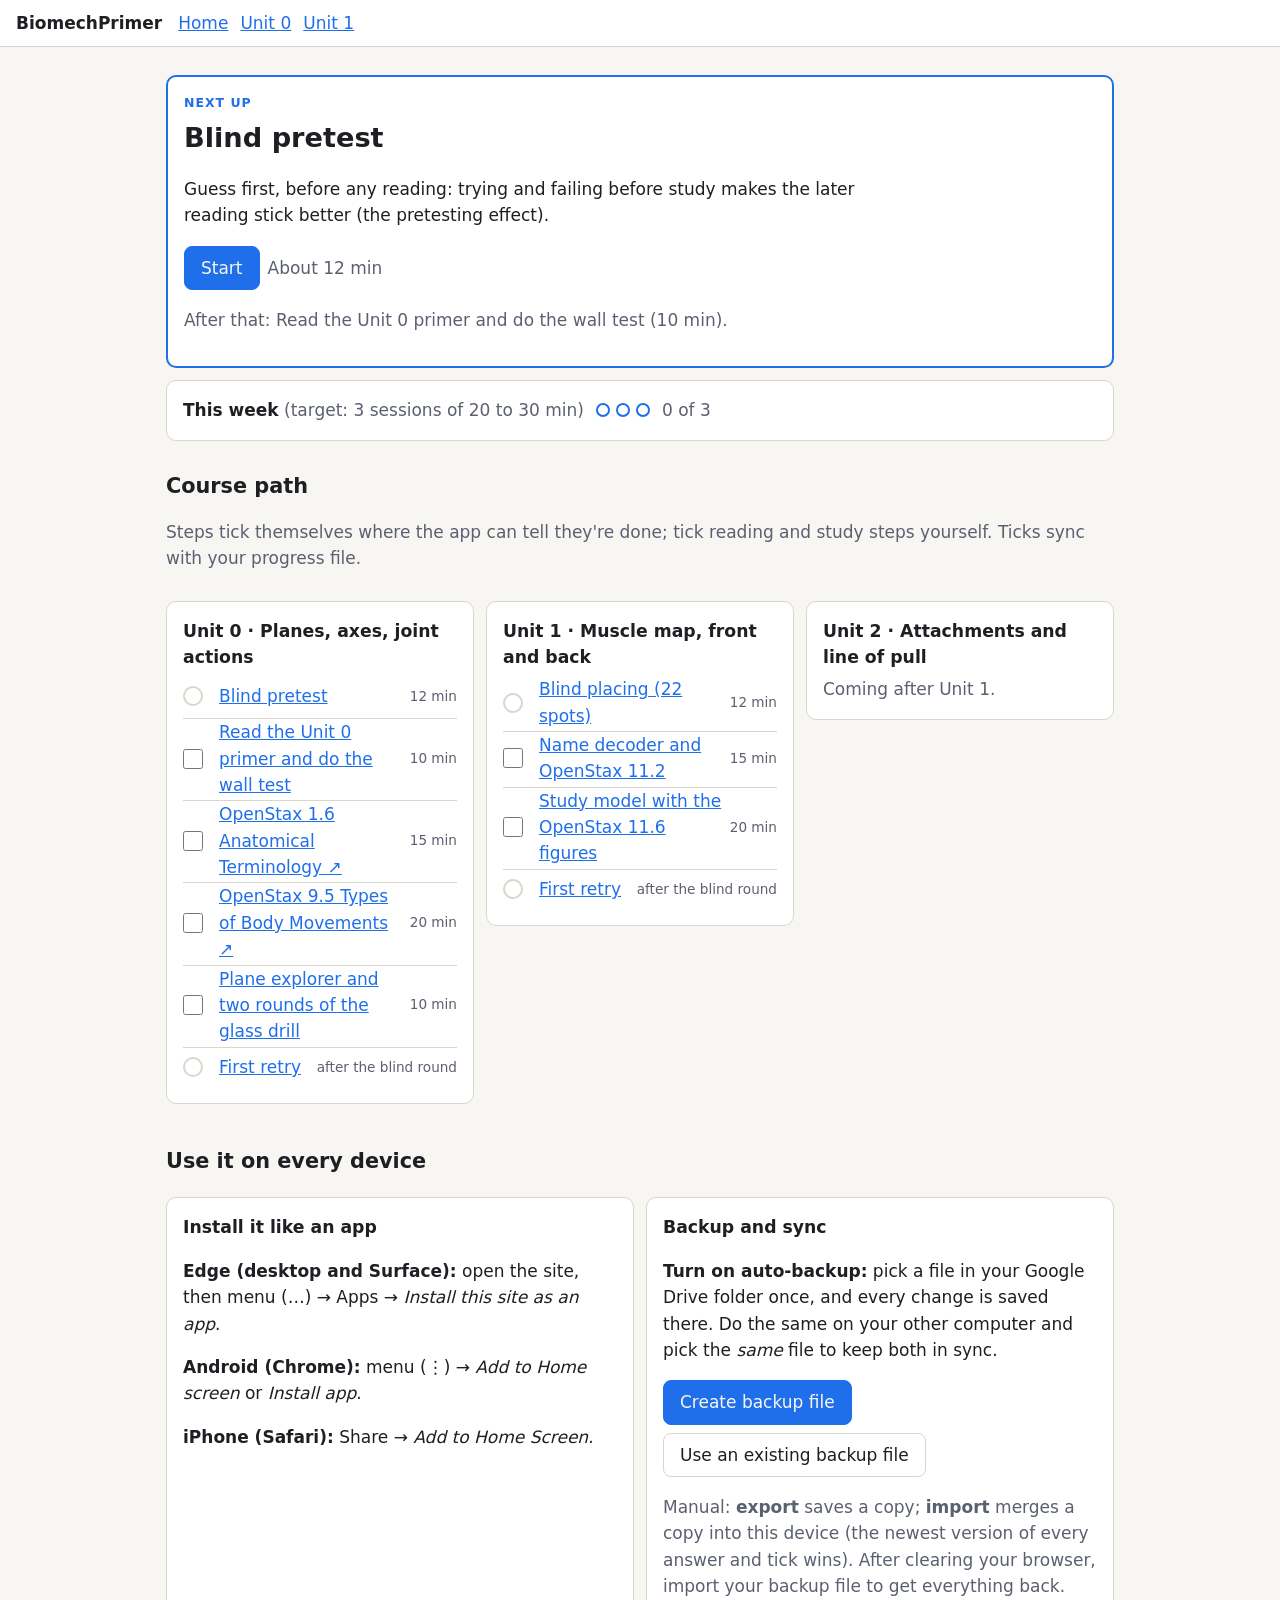
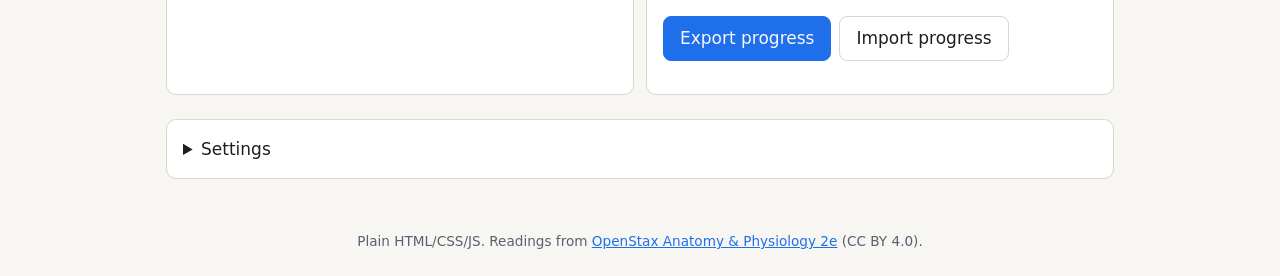
==== commit 3bcf9938: "Add auto-backup to a linked file, with a phone fallback Progress lives only in the browser, so clear" ====
--- a/index.html
+++ b/index.html
@@ -46,8 +46,9 @@
       <p><strong>iPhone (Safari):</strong> Share → <em>Add to Home Screen</em>.</p>
     </div>
     <div class="card">
-      <h3 style="margin-top:0">Sync progress</h3>
-      <p>Each device keeps its own progress. <strong>Export</strong> to your Google Drive folder when you finish a session, and <strong>import</strong> on the next device before you start. Import merges: the newest copy of every answer and tick wins.</p>
+      <h3 style="margin-top:0">Backup and sync</h3>
+      <div class="autobk" data-autobk aria-live="polite"></div>
+      <p class="muted">Manual: <strong>export</strong> saves a copy; <strong>import</strong> merges a copy into this device (the newest version of every answer and tick wins). After clearing your browser, import your backup file to get everything back.</p>
       <div class="row">
         <button type="button" class="primary" data-export>Export progress</button>
         <label class="btn" for="import-file">Import progress</label>
@@ -74,6 +75,7 @@
 </main>
 <footer>Plain HTML/CSS/JS. Readings from <a href="https://openstax.org/details/books/anatomy-and-physiology-2e" target="_blank" rel="noopener">OpenStax Anatomy &amp; Physiology 2e</a> (CC BY 4.0).</footer>
 <script src="js/store.js"></script>
+<script src="js/backup.js"></script>
 <script src="js/theme.js"></script>
 <script src="js/quiz.js"></script>
 <script src="js/unit0-data.js"></script>
@@ -208,8 +210,45 @@
   };
   $('[data-unlock]').onclick = function () { S.unlockAll(); refresh(); };
   $('[data-reset]').onclick = function () {
-    if (confirm('Erase all BiomechPrimer progress in this browser? This cannot be undone unless you exported.')) { S.reset(); refresh(); }
+    if (!confirm('Erase all BiomechPrimer progress in this browser? Auto-backup will be turned off first, so your backup file keeps its copy.')) return;
+    BP.backup.unlink().then(function () { S.reset(); refresh(); renderBackup(BP.backup.info()); });
   };
+
+  // ---------- auto-backup panel ----------
+  function ago(t) {
+    if (!t) return 'never';
+    var m = Math.round((Date.now() - t) / 60000);
+    return m < 1 ? 'just now' : m < 60 ? m + ' min ago' : new Date(t).toLocaleString(undefined, { weekday: 'short', hour: 'numeric', minute: '2-digit' });
+  }
+  function renderBackup(i) {
+    var box = $('[data-autobk]'), h;
+    if (i.status === 'linked') {
+      h = '<p><span class="pill ok">Auto-backup on</span> Saving every change to <strong>' + Q.esc(i.file || 'your file') + '</strong>. Last saved ' + ago(i.last) + '.</p>' +
+        '<div class="row"><button type="button" data-bk-off>Turn off</button></div>';
+    } else if (i.status === 'needs-permission') {
+      h = '<p><span class="pill warn">Paused</span> Edge needs your OK to keep writing <strong>' + Q.esc(i.file || 'the backup file') + '</strong>. If Edge offers "Allow on every visit", choose it.</p>' +
+        '<div class="row"><button type="button" class="primary" data-bk-reconnect>Reconnect</button><button type="button" data-bk-off>Turn off</button></div>';
+    } else if (i.status === 'error') {
+      h = '<p><span class="pill warn">Problem</span> ' + Q.esc(i.error) + '</p><div class="row"><button type="button" class="primary" data-bk-retry>Try again</button><button type="button" data-bk-off>Turn off</button></div>';
+    } else if (i.status === 'unlinked') {
+      h = '<p><strong>Turn on auto-backup:</strong> pick a file in your Google Drive folder once, and every change is saved there. Do the same on your other computer and pick the <em>same</em> file to keep both in sync.</p>' +
+        '<div class="row"><button type="button" class="primary" data-bk-new>Create backup file</button><button type="button" data-bk-existing>Use an existing backup file</button></div>';
+    } else {
+      h = '<p>This browser can\u2019t write to a file automatically (phones can\u2019t). A <strong>Back up now</strong> bar appears after each finished round. Last backup: ' + ago(i.last) + '.</p>';
+    }
+    box.innerHTML = h;
+    var on = function (sel, fn) { var b = box.querySelector(sel); if (b) b.onclick = fn; };
+    on('[data-bk-new]', BP.backup.linkNew);
+    on('[data-bk-existing]', BP.backup.linkExisting);
+    on('[data-bk-reconnect]', BP.backup.reconnect);
+    on('[data-bk-retry]', BP.backup.sync);
+    on('[data-bk-off]', BP.backup.unlink);
+  }
+  BP.backup.onChange(renderBackup);
+  BP.backup.ready.then(function () { renderBackup(BP.backup.info()); });
+  renderBackup(BP.backup.info());
+  // Progress merged in from the shared file (another computer): redraw the plan.
+  BP.onSynced = function () { refresh(); };
   var ts = $('[data-theme-select]');
   ts.value = BP.theme.get();
   ts.onchange = function () { BP.theme.set(ts.value); };
--- a/css/style.css
+++ b/css/style.css
@@ -181,3 +181,15 @@
 .steps .tick { width: 20px; height: 20px; border-radius: 50%; border: 2px solid var(--line); display: inline-flex; align-items: center; justify-content: center; font-size: .75rem; font-weight: 700; }
 .steps .tick.on { background: var(--good); border-color: var(--good); color: var(--surface); }
 .steps .meta { font-size: .85rem; text-align: right; }
+
+/* backup */
+.pill.ok { border-color: var(--good); color: var(--good); }
+.pill.warn { border-color: var(--warn); color: var(--warn); }
+.backup-bar {
+  position: fixed; left: 0; right: 0; bottom: 0; z-index: 40;
+  display: flex; flex-wrap: wrap; gap: 8px; align-items: center; justify-content: center;
+  padding: 10px max(16px, env(safe-area-inset-right, 0px)) calc(10px + env(safe-area-inset-bottom, 0px)) max(16px, env(safe-area-inset-left, 0px));
+  background: var(--surface); border-top: 2px solid var(--accent); box-shadow: 0 -4px 16px rgb(0 0 0 / .12);
+}
+.backup-bar span { flex: 1 1 260px; max-width: 60ch; }
+body:has(.backup-bar) main { padding-bottom: 140px; }
